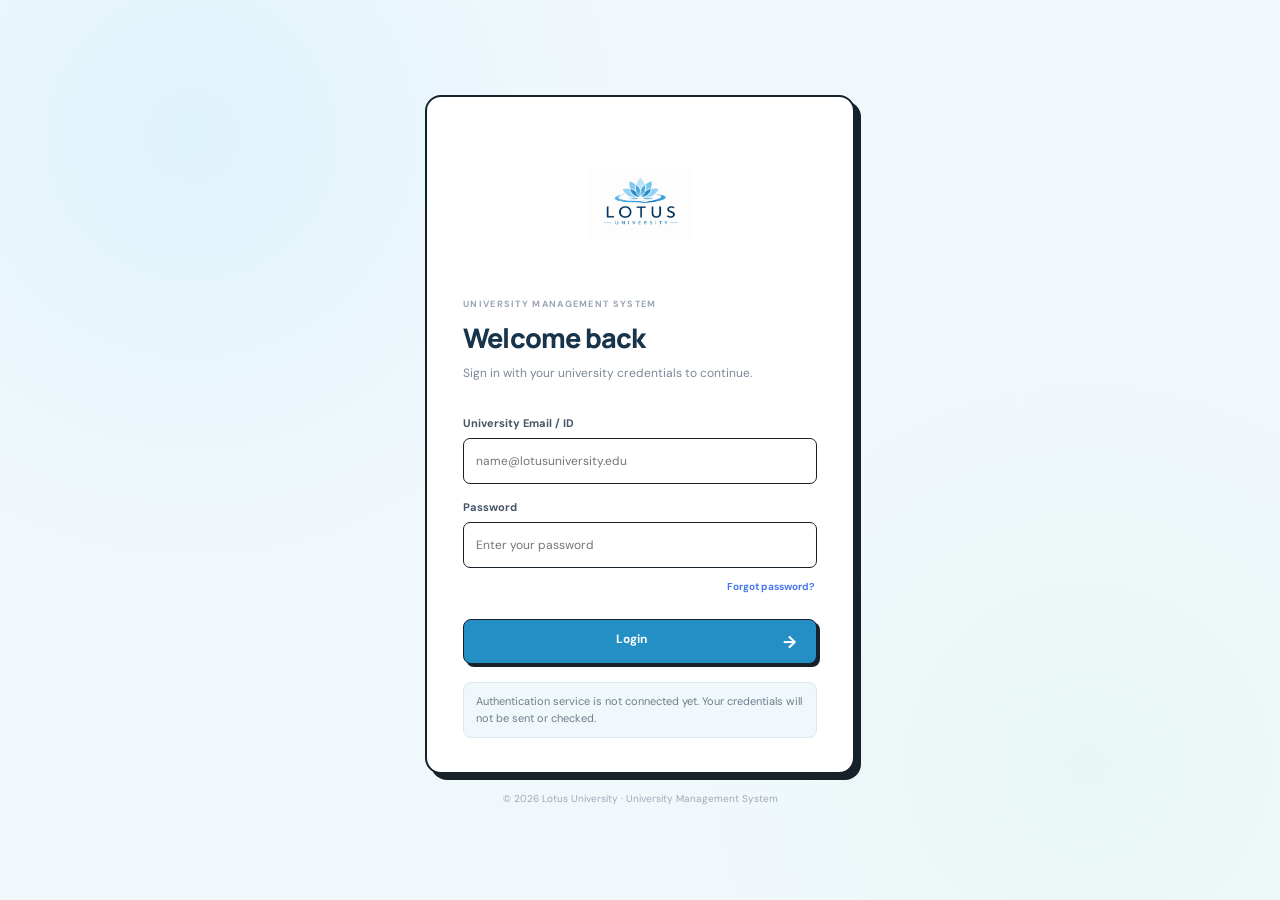
==== index.html @ 2ee82923 "Initial Lotus University UMS frontend" ====
<!doctype html>
<html lang="en">
<head>
  <meta charset="utf-8"><meta name="viewport" content="width=device-width, initial-scale=1">
  <meta name="description" content="Lotus University Management System"><title>Lotus University | Sign in</title>
  <link rel="stylesheet" href="css/style.css">
  <script src="js/data.js" defer></script><script src="js/api.js" defer></script><script src="js/app.js" defer></script>
</head>
<body>
  <main class="login-screen" id="loginScreen">
    <section class="login-card" aria-labelledby="loginTitle">
      <a class="brand login-brand" href="index.html" aria-label="Lotus University"><img src="assets/lotus-university-logo.png" alt="Lotus University"></a>
      <p class="eyebrow">UNIVERSITY MANAGEMENT SYSTEM</p><h1 id="loginTitle">Welcome back</h1>
      <p class="login-intro">Sign in with your university credentials to continue.</p>
      <form id="loginForm" novalidate>
        <label for="loginIdentity">University Email / ID</label><input id="loginIdentity" name="identity" type="text" autocomplete="username" placeholder="name@lotusuniversity.edu" required maxlength="120">
        <label for="loginPassword">Password</label><input id="loginPassword" name="password" type="password" autocomplete="current-password" placeholder="Enter your password" required maxlength="128">
        <div class="login-options"><span></span><button type="button" class="text-button" id="forgotPasswordButton">Forgot password?</button></div>
        <button class="primary-button login-submit" type="submit">Login <span>→</span></button>
        <p class="form-feedback" id="loginFeedback" role="status" aria-live="polite">Authentication service is not connected yet. Your credentials will not be sent or checked.</p>
      </form>
    </section><p class="login-footer">© 2026 Lotus University · University Management System</p>
  </main>

  <div class="app-shell" id="appShell" hidden>
    <aside class="sidebar" id="sidebar"><a class="brand sidebar-brand" href="#dashboard" aria-label="Lotus University"><img src="assets/lotus-university-logo.png" alt="Lotus University"></a>
      <div class="sidebar-label">WORKSPACE</div><nav class="nav-list" id="mainNavigation" aria-label="Main navigation"></nav>
      <div class="sidebar-bottom"><div class="help-card"><div class="help-icon">?</div><strong>Need some help?</strong><p>Contact your university system support team.</p><a href="mailto:support@lotusuniversity.edu">Get support ↗</a></div>
        <div class="profile-mini"><div class="avatar avatar-blue" id="sideAvatar">LU</div><div><strong id="sideName">University user</strong><span id="sideRole">Account</span></div></div>
      </div>
    </aside>
    <main class="main-area"><header class="topbar"><div class="topbar-left"><button class="icon-button menu-button" id="menuToggle" aria-label="Toggle navigation">☰</button><div class="breadcrumb">Workspace <span>/</span> <strong id="breadcrumbPage">Dashboard</strong></div></div>
      <div class="topbar-actions"><button class="icon-button notification-button" id="notificationButton" aria-label="Notifications">♧</button><div class="topbar-divider"></div><div class="topbar-user"><div class="avatar avatar-blue" id="topbarAvatar">LU</div><div><strong id="topbarName">University user</strong><span id="topbarRole">Account</span></div><button class="icon-button logout-button" id="logoutButton" aria-label="Log out" title="Log out">↪</button></div></div></header>
      <section class="content" id="pageContent"><div class="welcome-row"><div><p class="eyebrow" id="todayLabel">LOTUS UNIVERSITY</p><h1 id="pageTitle">Dashboard</h1><p class="subheading" id="pageSubtitle"></p></div><div id="pageActions"></div></div><div id="pageBody"></div><footer class="footer"><span>© 2026 Lotus University Management System</span><span>Frontend interface · Backend integration pending</span></footer></section>
    </main>
  </div>
  <dialog id="recordDialog" class="record-dialog"><form method="dialog" id="recordForm"><div class="dialog-heading"><div><p class="eyebrow">LOTUS UNIVERSITY</p><h2 id="dialogTitle">Add record</h2></div><button class="icon-button" value="cancel" aria-label="Close">×</button></div><div id="dialogFields" class="dialog-fields"></div><div class="dialog-actions"><button class="secondary-button" value="cancel">Cancel</button><button class="primary-button" id="saveRecordButton" value="default">Save record</button></div></form></dialog>
  <div class="toast" id="toast" role="status" aria-live="polite"></div>
</body></html>
---- css/style.css ----
@import url('https://fonts.googleapis.com/css2?family=DM+Sans:wght@400;500;600;700&family=Manrope:wght@400;500;600;700;800&display=swap');
:root{--ink:#182230;--muted:#7b8797;--line:#e9edf2;--surface:#fff;--page:#f7f8fb;--blue:#4778ed;--navy:#17243b;--green:#1caa78}*{box-sizing:border-box}body{margin:0;background:var(--page);color:var(--ink);font-family:'DM Sans',Arial,sans-serif;font-size:14px}button,a,select{font:inherit}button{cursor:pointer}.app-shell{min-height:100vh}.sidebar{width:250px;background:#fff;border-right:1px solid var(--line);position:fixed;inset:0 auto 0 0;z-index:10;display:flex;flex-direction:column;padding:27px 17px 16px}.brand{display:flex;align-items:center;gap:10px;padding:0 9px 37px;text-decoration:none;color:#1b2940;font:800 19px Manrope,sans-serif;letter-spacing:-.7px}.brand-mark{height:33px;width:33px;border-radius:10px;background:#4778ed;color:white;display:grid;place-items:center;font-size:19px}.brand-light{font-weight:500;color:#68768b}.sidebar-label{font-size:10px;letter-spacing:1.2px;font-weight:700;color:#a1aab7;padding:0 12px 12px}.nav-list{display:flex;flex-direction:column;gap:5px}.nav-link{height:43px;padding:0 12px;display:flex;align-items:center;gap:13px;border-radius:8px;text-decoration:none;color:#697689;font-weight:500;transition:.18s}.nav-link:hover{background:#f5f7fc;color:#355fc5}.nav-link.active{background:#edf3ff;color:#3f70e8;font-weight:700}.nav-icon{width:17px;text-align:center;font-size:18px}.nav-count{margin-left:auto;background:#edf1f8;border-radius:20px;padding:3px 7px;font-size:10px}.nav-section-label{padding-top:28px}.sidebar-bottom{margin-top:auto}.help-card{background:#f5f7fc;border:1px solid #edf0f6;border-radius:10px;padding:15px;margin-bottom:18px}.help-icon{height:25px;width:25px;display:grid;place-items:center;border-radius:8px;background:#e5edff;color:#4778ed;font-weight:700;margin-bottom:12px}.help-card strong{font-size:12px}.help-card p{font-size:11px;color:var(--muted);line-height:1.5;margin:6px 0 10px}.help-card a{font-size:11px;color:#4778ed;text-decoration:none;font-weight:700}.profile-mini{display:flex;align-items:center;gap:9px;padding:12px 3px 0;border-top:1px solid var(--line)}.profile-mini>div:nth-child(2),.topbar-user>div:nth-child(2){display:flex;flex-direction:column;gap:3px}.profile-mini strong,.topbar-user strong{font-size:11px}.profile-mini span,.topbar-user span{font-size:10px;color:var(--muted)}.icon-button{border:0;background:transparent;color:#7e8a9a;font-size:20px}.profile-mini .icon-button{margin-left:auto}.avatar{width:34px;height:34px;flex:none;border-radius:50%;display:grid;place-items:center;font-size:10px;font-weight:700}.avatar-purple{background:#eee9ff;color:#7555c9}.avatar-blue{background:#e8f0ff;color:#4778ed}.avatar-orange{background:#fff0e5;color:#d7823d}.avatar-green{background:#e5f7ef;color:#259b70}.main-area{margin-left:250px;min-height:100vh}.topbar{height:70px;background:#fff;border-bottom:1px solid var(--line);display:flex;align-items:center;justify-content:space-between;padding:0 37px}.topbar-left,.topbar-actions,.topbar-user{display:flex;align-items:center}.breadcrumb{font-size:12px;color:#9aa4b2}.breadcrumb span{padding:0 9px;color:#c4cbd4}.breadcrumb strong{color:#344155;font-weight:600}.topbar-actions{gap:19px}.demo-pill{font-size:9px;font-weight:700;letter-spacing:.7px;color:#b17a24;background:#fff7e8;border:1px solid #f7e9c9;padding:7px 9px;border-radius:20px}.demo-pill span{display:inline-block;width:6px;height:6px;background:#e5a43e;border-radius:50%;margin-right:5px;vertical-align:1px}.notification-button{position:relative;font-size:18px}.notification-button i{position:absolute;right:1px;top:2px;width:6px;height:6px;border-radius:50%;background:#ed7b72;border:1px solid white}.topbar-divider{height:28px;border-left:1px solid var(--line)}.topbar-user{gap:9px}.menu-button{display:none}.content{max-width:1500px;margin:auto;padding:33px 37px 20px}.welcome-row{display:flex;align-items:center;justify-content:space-between;margin-bottom:25px}.eyebrow{font-size:9px;letter-spacing:1.3px;font-weight:700;color:#9aa5b3;margin:0 0 8px}.welcome-row h1{font:800 24px Manrope,sans-serif;letter-spacing:-.8px;margin:0}.subheading{color:var(--muted);font-size:12px;margin:7px 0 0}.primary-button{border:0;background:#4778ed;color:#fff;border-radius:7px;padding:11px 15px;font-size:11px;font-weight:700;box-shadow:0 3px 8px #4778ed24}.primary-button:hover{background:#3568df}.primary-button span{font-size:16px;vertical-align:-1px;margin-right:5px}.stats-grid{display:grid;grid-template-columns:repeat(4,minmax(0,1fr));gap:16px;margin-bottom:19px}.stat-card,.panel{background:var(--surface);border:1px solid var(--line);border-radius:10px}.stat-card{padding:17px 18px 15px;min-width:0}.stat-top{display:flex;justify-content:space-between;align-items:center;color:#758195;font-size:11px}.stat-icon{width:32px;height:32px;border-radius:9px;display:grid;place-items:center;font-size:17px}.stat-icon.blue{background:#edf3ff;color:#4778ed}.stat-icon.purple{background:#f2edff;color:#8a69d1}.stat-icon.orange{background:#fff3e9;color:#dc904a}.stat-icon.green{background:#e8f8f1;color:#2aab7d}.stat-value{font:800 25px Manrope,sans-serif;letter-spacing:-.8px;margin:11px 0 7px}.stat-foot{display:flex;gap:6px;align-items:center;font-size:9px;color:#a0a9b5}.stat-foot strong{font-size:9px}.positive{color:#1eaa78}.neutral{color:#8490a0}.dashboard-grid{display:grid;grid-template-columns:minmax(0,1.7fr) minmax(280px,1fr);gap:17px;margin-bottom:18px}.panel{padding:19px 20px}.panel-heading{display:flex;align-items:flex-start;justify-content:space-between;gap:12px}.panel-heading h2{font:700 13px Manrope,sans-serif;margin:0;color:#273449}.panel-heading p{font-size:10px;color:#9aa4b1;margin:5px 0 0}.panel-heading select{border:1px solid var(--line);border-radius:6px;padding:7px 9px;color:#687589;background:#fff;font-size:10px;outline:none}.chart-legend{display:flex;gap:17px;margin:21px 0 12px 31px;font-size:9px;color:#8792a1}.chart-legend span{display:flex;align-items:center;gap:6px}.legend-dot{width:7px;height:7px;border-radius:50%}.legend-dot.blue{background:#4778ed}.legend-dot.pale{background:#c9d8fb}.chart-wrap{height:160px;display:flex;gap:12px}.y-axis{display:flex;flex-direction:column;justify-content:space-between;color:#aab3bf;font-size:9px;padding:0 0 19px}.chart{flex:1;display:flex;align-items:stretch;justify-content:space-around;gap:6px;background:repeating-linear-gradient(to bottom,transparent 0,transparent 38px,#eff2f6 39px,#eff2f6 40px);border-bottom:1px solid #e8edf3}.chart-column{height:100%;flex:1;display:flex;flex-direction:column;justify-content:flex-end;align-items:center;min-width:0}.bar-pair{height:calc(100% - 19px);width:100%;display:flex;align-items:flex-end;justify-content:center;gap:3px}.bar{display:block;width:min(13px,35%);border-radius:3px 3px 0 0;min-height:2px}.bar-new{background:#4778ed}.bar-returning{background:#c9d8fb}.chart-month{height:19px;padding-top:6px;font-size:8px;color:#9aa4b1}.text-button{border:0;background:transparent;color:#4778ed;font-size:10px;font-weight:700;padding:2px}.department-list{margin-top:22px;display:flex;flex-direction:column;gap:17px}.department-meta{display:flex;justify-content:space-between;gap:10px;font-size:10px;color:#6f7c8e;margin-bottom:7px}.department-meta strong{color:#344155}.progress-track{height:6px;border-radius:10px;background:#f0f2f6;overflow:hidden}.progress-fill{height:100%;border-radius:10px}.bar-blue{background:#5481ef}.bar-purple{background:#9a7ad8}.bar-orange{background:#e9a15e}.bar-green{background:#43b994}.bar-pink{background:#d982a4}.activity-panel{padding-bottom:5px;margin-bottom:18px}.table-scroll{overflow-x:auto}table{width:100%;border-collapse:collapse;text-align:left;white-space:nowrap}thead th{font-size:8px;letter-spacing:.65px;color:#a0aab7;font-weight:700;padding:18px 12px 11px}tbody td{border-top:1px solid #f0f2f5;padding:11px 12px;font-size:10px;color:#647185}tbody tr:hover{background:#fafbfe}.student-cell{display:flex;align-items:center;gap:9px}.student-cell>div:last-child{display:flex;flex-direction:column;gap:3px}.student-cell strong{font-size:10px;color:#344155}.student-cell span{font-size:9px;color:#9ba5b2}.student-cell .avatar{width:29px;height:29px}.muted-cell{color:#929dac}.status{display:inline-block;border-radius:20px;padding:5px 9px;font-size:9px;font-weight:600}.status-active{background:#eaf8f1;color:#269b70}.status-pending{background:#fff5e7;color:#c58a36}.bottom-grid{display:grid;grid-template-columns:1.2fr 1fr;gap:17px}.notice-list{margin-top:13px}.notice-item{padding:10px 0;border-top:1px solid #f0f2f5;display:grid;grid-template-columns:68px 1fr auto;align-items:center;gap:10px}.notice-tag{font-size:8px;font-weight:700;letter-spacing:.4px;padding:5px 6px;border-radius:4px;text-align:center}.notice-blue{color:#4778ed;background:#edf3ff}.notice-orange{color:#c8893c;background:#fff4e7}.notice-purple{color:#8968ca;background:#f2edff}.notice-item strong{font-size:10px;font-weight:600;color:#455267}.notice-date{font-size:9px;color:#9da7b3}.calendar-icon{font-size:17px;color:#8190a5}.event-item{display:flex;align-items:center;gap:12px;padding:12px 0;border-top:1px solid #f0f2f5}.event-item:first-of-type{margin-top:12px}.event-date{height:39px;width:39px;border:1px solid #e9edf4;border-radius:7px;display:flex;flex-direction:column;align-items:center;justify-content:center;flex:none}.event-date strong{font:700 15px Manrope;color:#354359}.event-date span{font-size:8px;color:#8b97a7}.event-item>div:last-child strong{font-size:10px;color:#455267}.event-item p{font-size:9px;color:#9ba5b2;margin:4px 0 0}.footer{display:flex;justify-content:space-between;color:#a2acb8;font-size:9px;padding:22px 2px 5px}.toast{position:fixed;bottom:24px;left:50%;transform:translate(-50%,15px);opacity:0;pointer-events:none;background:#202c40;color:#fff;padding:11px 16px;border-radius:8px;font-size:11px;box-shadow:0 8px 25px #17243b25;transition:.2s;z-index:30;max-width:calc(100vw - 30px);text-align:center}.toast.show{opacity:1;transform:translate(-50%,0)}[hidden]{display:none!important}
@media(max-width:1100px){.sidebar{width:220px}.main-area{margin-left:220px}.content{padding:28px 24px}.topbar{padding:0 24px}.stats-grid{gap:10px}.stat-card{padding:14px}.dashboard-grid{grid-template-columns:1.4fr 1fr}}
@media(max-width:800px){.sidebar{transform:translateX(-100%);transition:transform .22s;box-shadow:10px 0 30px #17243b12}.sidebar.sidebar-open{transform:translateX(0)}.main-area{margin-left:0}.menu-button{display:inline-block;margin-right:12px;font-size:17px}.topbar{padding:0 20px}.content{padding:25px 20px}.stats-grid{grid-template-columns:repeat(2,minmax(0,1fr))}.dashboard-grid{grid-template-columns:1fr}.bottom-grid{grid-template-columns:1fr}}
@media(max-width:520px){.topbar{height:61px;padding:0 14px}.topbar-actions{gap:12px}.demo-pill{font-size:8px;padding:6px}.topbar-user>div:nth-child(2),.topbar-divider{display:none}.content{padding:22px 13px}.welcome-row{align-items:flex-start;gap:12px}.welcome-row h1{font-size:20px}.subheading{max-width:235px;line-height:1.5}.primary-button{padding:10px;font-size:9px;white-space:nowrap}.stats-grid{gap:9px}.stat-card{padding:13px}.stat-value{font-size:22px}.stat-foot{flex-wrap:wrap}.panel{padding:15px 13px}.notice-item{grid-template-columns:60px 1fr}.notice-date{grid-column:2}.footer{gap:8px;flex-direction:column}.chart-legend{margin-left:25px}.department-list{gap:14px}}

/* Stage 2: demonstration login and role-specific workspaces */
.login-screen{min-height:100vh;display:flex;flex-direction:column;align-items:center;justify-content:center;padding:28px 16px;background:radial-gradient(circle at 15% 15%,#e9efff 0,transparent 32%),radial-gradient(circle at 85% 85%,#edf7f4 0,transparent 30%),#f7f8fb}.login-card{width:min(100%,430px);background:#fff;border:1px solid var(--line);border-radius:16px;padding:34px 36px;box-shadow:0 18px 55px #17243b0d}.login-brand{padding:0 0 30px}.login-card .eyebrow{margin-bottom:9px}.login-card h1{font:800 27px Manrope,sans-serif;letter-spacing:-.8px;margin:0}.login-intro{font-size:12px;color:var(--muted);line-height:1.6;margin:8px 0 24px}.login-card form{display:flex;flex-direction:column;gap:8px}.login-card label{font-size:11px;font-weight:700;color:#465368;margin-top:8px}.login-card input,.login-card select{width:100%;height:43px;border:1px solid #e2e7ef;border-radius:7px;padding:0 12px;background:#fff;color:#263449;font:12px 'DM Sans',sans-serif;outline:none}.login-card input:focus,.login-card select:focus{border-color:#4778ed;box-shadow:0 0 0 3px #4778ed18}.login-submit{height:45px;margin-top:16px;font-size:12px}.login-submit span{float:right;font-size:17px}.demo-disclaimer{display:flex;flex-direction:column;gap:4px;background:#fff8e9;border:1px solid #f5e9ce;border-radius:8px;padding:11px 12px;margin-top:19px}.demo-disclaimer strong{font-size:10px;color:#9b702a}.demo-disclaimer span{font-size:10px;color:#987f55;line-height:1.5}.login-footer{font-size:10px;color:#a0aab7;margin:18px 0 0}.role-switch-button{white-space:nowrap}.logout-button{font-size:17px;margin-left:5px}.role-overview{margin-bottom:19px}.role-overview-heading{display:flex;align-items:center;justify-content:space-between;gap:15px}.role-overview-heading h2{font:700 16px Manrope,sans-serif;margin:0}.role-overview-heading p:not(.eyebrow){font-size:11px;color:var(--muted);margin:6px 0 0}.role-overview-icon{height:44px;width:44px;display:grid;place-items:center;border-radius:13px;background:#edf3ff;color:#4778ed;font-weight:800}.quick-links{margin-top:24px}.quick-links>strong{font-size:11px}.quick-links>div{display:flex;flex-wrap:wrap;gap:9px;margin-top:11px}.quick-link{border:1px solid var(--line);background:#fff;border-radius:7px;padding:10px 12px;color:#455267;font-size:10px}.quick-link:hover{border-color:#b9cafa;color:#4778ed}.quick-link span{margin-left:8px;color:#4778ed}.role-demo-note{font-size:10px;color:#9aa4b1;border-top:1px solid var(--line);padding-top:13px;margin:19px 0 0}[hidden]{display:none!important}
@media(max-width:520px){.login-card{padding:27px 22px}.topbar-actions{gap:8px}.role-switch-button{font-size:9px}.logout-button{font-size:15px}.role-overview{padding:16px}}

/* Lotus University completion layer */
:root{--blue:#238fc5;--navy:#07385d;--page:#f1f8fc;--line:#d9e7ef;--ink:#17344a}
body{background:var(--page);color:var(--ink)}.sidebar{border-right:2px solid #17212a;background:#fff}.main-area{background:#f1f8fc}.brand img{display:block;object-fit:contain;max-width:100%}.sidebar-brand img{width:184px;height:86px;object-fit:contain}.login-brand{justify-content:center;padding-bottom:22px}.login-brand img{width:245px;height:145px;object-fit:contain}.topbar{border-bottom:2px solid #17212a}.nav-link.active{background:#e5f5fc;color:#087eaf}.primary-button{background:#238fc5;box-shadow:3px 3px 0 #17212a;border:1px solid #17212a;border-radius:8px}.primary-button:hover{background:#087eaf}.panel,.stat-card{border:1.5px solid #17212a;border-radius:12px;box-shadow:3px 3px 0 #17212a}.stat-icon.blue{background:#e5f5fc;color:#087eaf}.login-card{border:2px solid #17212a;border-radius:16px;box-shadow:6px 6px 0 #17212a}.login-screen{background:radial-gradient(circle at 15% 15%,#dff3fc 0,transparent 32%),radial-gradient(circle at 85% 85%,#e8f7f5 0,transparent 30%),#f1f8fc}.login-card input{height:46px;border:1.5px solid #17212a}.login-card input:focus{border-color:#238fc5;box-shadow:0 0 0 3px #238fc522}.login-options{display:flex;justify-content:space-between;align-items:center;margin-top:2px}.form-feedback{font-size:11px;line-height:1.55;color:#6d7d8b;background:#f1f8fc;border:1px solid #d9e7ef;border-radius:8px;padding:10px 12px;margin:10px 0 0}.module-panel{margin:0 0 18px}.module-toolbar{display:flex;justify-content:space-between;gap:12px;margin:0 0 14px}.table-search{width:min(100%,360px);height:40px;border:1.5px solid #17212a;border-radius:8px;padding:0 12px;background:#fff}.secondary-button{border:1px solid #b9cbd7;background:#fff;color:#28536b;border-radius:6px;padding:7px 10px;font-size:10px;margin-right:5px}.secondary-button:hover{border-color:#238fc5;color:#087eaf}.inline-form{display:flex;flex-wrap:wrap;align-items:end;gap:12px;margin-top:18px}.inline-form label,.dialog-fields label{display:flex;flex-direction:column;gap:6px;font-size:10px;font-weight:700;color:#40586a;min-width:145px;flex:1}.inline-form input,.inline-form select,.dialog-fields input,.dialog-fields select,.dialog-fields textarea{width:100%;min-height:39px;border:1px solid #cbdbe5;border-radius:7px;padding:8px 10px;background:#fff;color:#17344a;font:12px Arial,sans-serif}.inline-form button{min-height:39px}.empty-state{padding:28px;text-align:center;color:#7b8c99;font-size:12px}.quick-grid{display:grid;grid-template-columns:repeat(2,minmax(0,1fr));gap:10px;margin-top:15px}.quick-course{padding:12px;border:1px solid #d9e7ef;border-radius:8px;display:flex;flex-direction:column;gap:5px}.quick-course strong{color:#087eaf;font-size:11px}.quick-course span{font-size:11px;font-weight:700}.quick-course small,.schedule-row small{font-size:10px;color:#8494a1}.schedule-preview{margin-top:12px}.schedule-row{display:grid;grid-template-columns:95px 1fr;gap:12px;padding:11px 0;border-top:1px solid #e7eef3}.schedule-row>div{display:flex;flex-direction:column;gap:5px}.schedule-row strong{font-size:10px}.schedule-preview+.text-button{margin-top:10px}.quick-links{display:flex;flex-wrap:wrap;gap:8px;margin-top:14px}.quick-link{border:1px solid #17212a;box-shadow:2px 2px 0 #17212a;border-radius:7px;background:#fff;padding:10px;color:#24516a;font-size:10px}.timetable-wrap{overflow:auto;margin-top:15px}.timetable{min-width:760px}.timetable td{white-space:normal;line-height:1.45}.timetable td small{display:block;color:#8193a0;font-size:9px;margin-top:3px}.notice-full{padding:16px 0;border-top:1px solid #e8eef2}.notice-full>div{display:flex;align-items:center;gap:10px}.notice-full small{font-size:10px;color:#8494a1}.notice-full h3{font-size:13px;margin:10px 0 5px}.notice-full p{font-size:11px;line-height:1.6;color:#6e8190;margin:0 0 10px}.profile-grid{display:grid;grid-template-columns:repeat(2,minmax(0,1fr));gap:18px;margin-top:18px}.profile-grid>div{display:flex;flex-direction:column;gap:6px;padding:13px;background:#f4f9fc;border-radius:8px}.profile-grid small{font-size:9px;color:#8294a1;font-weight:700}.profile-grid strong{font-size:12px}.record-dialog{width:min(560px,calc(100% - 28px));border:2px solid #17212a;border-radius:14px;padding:0;box-shadow:6px 6px 0 #17212a}.record-dialog::backdrop{background:#09283b88}.record-dialog form{padding:22px}.dialog-heading{display:flex;justify-content:space-between;align-items:flex-start}.dialog-heading h2{margin:0 0 18px;font-size:20px}.dialog-fields{display:grid;grid-template-columns:repeat(2,minmax(0,1fr));gap:12px}.dialog-fields label:has(textarea){grid-column:1/-1}.dialog-actions{display:flex;justify-content:flex-end;gap:10px;margin-top:20px}.dialog-actions .secondary-button{font-size:11px;padding:10px 14px}.preview-banner{padding:10px 14px;margin-bottom:18px;background:#fff5df;border:1px solid #e6c98b;border-radius:8px;color:#795b20;font-size:11px;font-weight:700}.status-in-review,.status-submitted{background:#fff5e7;color:#b27b2c}.status-absent{background:#fff0ef;color:#c55e55}.status-late{background:#fff7e8;color:#b27b2c}
@media(max-width:700px){.sidebar-brand img{width:160px;height:72px}.login-brand img{width:210px;height:125px}.dialog-fields,.profile-grid{grid-template-columns:1fr}.inline-form{display:grid;grid-template-columns:1fr 1fr}.inline-form button{grid-column:1/-1}.module-toolbar{align-items:stretch}.table-search{min-width:0}.quick-grid{grid-template-columns:1fr}}
@media(max-width:420px){.inline-form{grid-template-columns:1fr}.module-toolbar{flex-direction:column}.module-toolbar .primary-button{align-self:flex-start}}
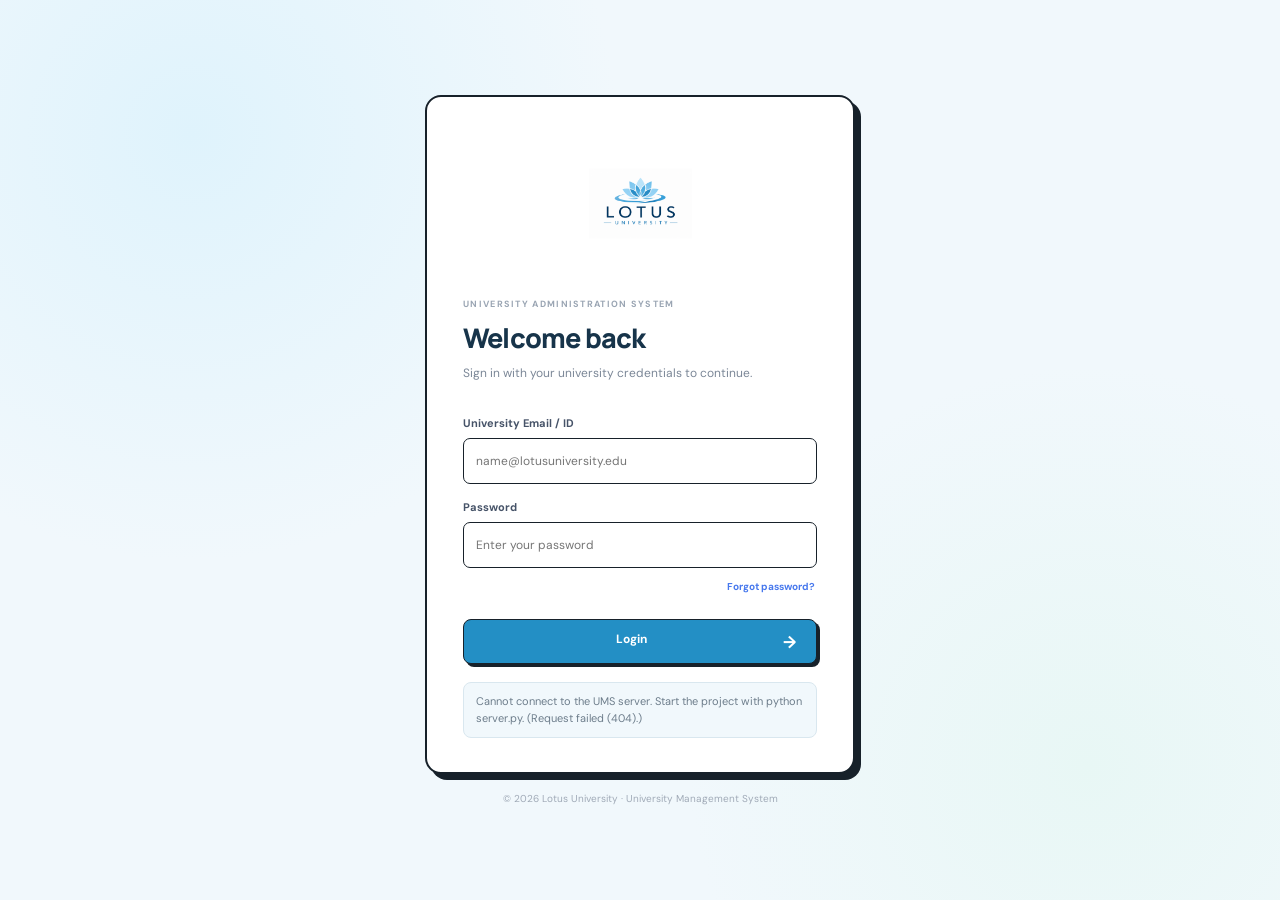
==== commit 5438329f: "Bug fixed" ====
--- a/index.html
+++ b/index.html
@@ -2,7 +2,7 @@
 <html lang="en">
 <head>
   <meta charset="utf-8"><meta name="viewport" content="width=device-width, initial-scale=1">
-  <meta name="description" content="Lotus University Management System"><title>Lotus University | Sign in</title>
+  <meta name="description" content="Lotus University Administration System"><title>Lotus University Administration System | Sign in</title>
   <link rel="stylesheet" href="css/style.css">
   <script src="js/data.js" defer></script><script src="js/api.js" defer></script><script src="js/app.js" defer></script>
 </head>
@@ -10,14 +10,25 @@
   <main class="login-screen" id="loginScreen">
     <section class="login-card" aria-labelledby="loginTitle">
       <a class="brand login-brand" href="index.html" aria-label="Lotus University"><img src="assets/lotus-university-logo.png" alt="Lotus University"></a>
-      <p class="eyebrow">UNIVERSITY MANAGEMENT SYSTEM</p><h1 id="loginTitle">Welcome back</h1>
-      <p class="login-intro">Sign in with your university credentials to continue.</p>
+      <p class="eyebrow">UNIVERSITY ADMINISTRATION SYSTEM</p><h1 id="loginTitle">Welcome back</h1>
+      <p class="login-intro" id="loginIntro">Sign in with your university credentials to continue.</p>
       <form id="loginForm" novalidate>
         <label for="loginIdentity">University Email / ID</label><input id="loginIdentity" name="identity" type="text" autocomplete="username" placeholder="name@lotusuniversity.edu" required maxlength="120">
         <label for="loginPassword">Password</label><input id="loginPassword" name="password" type="password" autocomplete="current-password" placeholder="Enter your password" required maxlength="128">
         <div class="login-options"><span></span><button type="button" class="text-button" id="forgotPasswordButton">Forgot password?</button></div>
         <button class="primary-button login-submit" type="submit">Login <span>→</span></button>
-        <p class="form-feedback" id="loginFeedback" role="status" aria-live="polite">Authentication service is not connected yet. Your credentials will not be sent or checked.</p>
+        <p class="form-feedback" id="loginFeedback" role="status" aria-live="polite"></p>
+      </form>
+      <form id="setupForm" novalidate hidden>
+        <p class="eyebrow">FIRST TIME SETUP</p>
+        <h2>Create the first administrator</h2>
+        <label for="setupName">Full name</label><input id="setupName" name="name" autocomplete="name" required maxlength="120">
+        <label for="setupUniversityId">University ID</label><input id="setupUniversityId" name="universityId" value="ADM-001" required maxlength="40">
+        <label for="setupEmail">University email</label><input id="setupEmail" name="email" type="email" autocomplete="email" required maxlength="160">
+        <label for="setupPassword">Password (12 characters minimum)</label><input id="setupPassword" name="password" type="password" autocomplete="new-password" minlength="12" required maxlength="128">
+        <label for="setupPasswordConfirm">Confirm password</label><input id="setupPasswordConfirm" name="passwordConfirm" type="password" autocomplete="new-password" minlength="12" required maxlength="128">
+        <button class="primary-button login-submit" type="submit">Create administrator <span>→</span></button>
+        <p class="form-feedback" id="setupFeedback" role="status" aria-live="polite"></p>
       </form>
     </section><p class="login-footer">© 2026 Lotus University · University Management System</p>
   </main>
@@ -31,7 +42,7 @@
     </aside>
     <main class="main-area"><header class="topbar"><div class="topbar-left"><button class="icon-button menu-button" id="menuToggle" aria-label="Toggle navigation">☰</button><div class="breadcrumb">Workspace <span>/</span> <strong id="breadcrumbPage">Dashboard</strong></div></div>
       <div class="topbar-actions"><button class="icon-button notification-button" id="notificationButton" aria-label="Notifications">♧</button><div class="topbar-divider"></div><div class="topbar-user"><div class="avatar avatar-blue" id="topbarAvatar">LU</div><div><strong id="topbarName">University user</strong><span id="topbarRole">Account</span></div><button class="icon-button logout-button" id="logoutButton" aria-label="Log out" title="Log out">↪</button></div></div></header>
-      <section class="content" id="pageContent"><div class="welcome-row"><div><p class="eyebrow" id="todayLabel">LOTUS UNIVERSITY</p><h1 id="pageTitle">Dashboard</h1><p class="subheading" id="pageSubtitle"></p></div><div id="pageActions"></div></div><div id="pageBody"></div><footer class="footer"><span>© 2026 Lotus University Management System</span><span>Frontend interface · Backend integration pending</span></footer></section>
+      <section class="content" id="pageContent"><div class="welcome-row"><div><p class="eyebrow" id="todayLabel">LOTUS UNIVERSITY</p><h1 id="pageTitle">Dashboard</h1><p class="subheading" id="pageSubtitle"></p></div><div id="pageActions"></div></div><div id="pageBody"></div><footer class="footer"><span>© 2026 Lotus University Administration System</span><span>University administration workspace</span></footer></section>
     </main>
   </div>
   <dialog id="recordDialog" class="record-dialog"><form method="dialog" id="recordForm"><div class="dialog-heading"><div><p class="eyebrow">LOTUS UNIVERSITY</p><h2 id="dialogTitle">Add record</h2></div><button class="icon-button" value="cancel" aria-label="Close">×</button></div><div id="dialogFields" class="dialog-fields"></div><div class="dialog-actions"><button class="secondary-button" value="cancel">Cancel</button><button class="primary-button" id="saveRecordButton" value="default">Save record</button></div></form></dialog>
--- a/css/style.css
+++ b/css/style.css
@@ -3,6 +3,9 @@
 @media(max-width:1100px){.sidebar{width:220px}.main-area{margin-left:220px}.content{padding:28px 24px}.topbar{padding:0 24px}.stats-grid{gap:10px}.stat-card{padding:14px}.dashboard-grid{grid-template-columns:1.4fr 1fr}}
 @media(max-width:800px){.sidebar{transform:translateX(-100%);transition:transform .22s;box-shadow:10px 0 30px #17243b12}.sidebar.sidebar-open{transform:translateX(0)}.main-area{margin-left:0}.menu-button{display:inline-block;margin-right:12px;font-size:17px}.topbar{padding:0 20px}.content{padding:25px 20px}.stats-grid{grid-template-columns:repeat(2,minmax(0,1fr))}.dashboard-grid{grid-template-columns:1fr}.bottom-grid{grid-template-columns:1fr}}
 @media(max-width:520px){.topbar{height:61px;padding:0 14px}.topbar-actions{gap:12px}.demo-pill{font-size:8px;padding:6px}.topbar-user>div:nth-child(2),.topbar-divider{display:none}.content{padding:22px 13px}.welcome-row{align-items:flex-start;gap:12px}.welcome-row h1{font-size:20px}.subheading{max-width:235px;line-height:1.5}.primary-button{padding:10px;font-size:9px;white-space:nowrap}.stats-grid{gap:9px}.stat-card{padding:13px}.stat-value{font-size:22px}.stat-foot{flex-wrap:wrap}.panel{padding:15px 13px}.notice-item{grid-template-columns:60px 1fr}.notice-date{grid-column:2}.footer{gap:8px;flex-direction:column}.chart-legend{margin-left:25px}.department-list{gap:14px}}
+
+/* Keep the expanded Admin navigation usable on shorter displays. */
+.nav-list{flex:1 1 auto;min-height:0;overflow-y:auto;overscroll-behavior:contain;padding-right:3px}
 
 /* Stage 2: demonstration login and role-specific workspaces */
 .login-screen{min-height:100vh;display:flex;flex-direction:column;align-items:center;justify-content:center;padding:28px 16px;background:radial-gradient(circle at 15% 15%,#e9efff 0,transparent 32%),radial-gradient(circle at 85% 85%,#edf7f4 0,transparent 30%),#f7f8fb}.login-card{width:min(100%,430px);background:#fff;border:1px solid var(--line);border-radius:16px;padding:34px 36px;box-shadow:0 18px 55px #17243b0d}.login-brand{padding:0 0 30px}.login-card .eyebrow{margin-bottom:9px}.login-card h1{font:800 27px Manrope,sans-serif;letter-spacing:-.8px;margin:0}.login-intro{font-size:12px;color:var(--muted);line-height:1.6;margin:8px 0 24px}.login-card form{display:flex;flex-direction:column;gap:8px}.login-card label{font-size:11px;font-weight:700;color:#465368;margin-top:8px}.login-card input,.login-card select{width:100%;height:43px;border:1px solid #e2e7ef;border-radius:7px;padding:0 12px;background:#fff;color:#263449;font:12px 'DM Sans',sans-serif;outline:none}.login-card input:focus,.login-card select:focus{border-color:#4778ed;box-shadow:0 0 0 3px #4778ed18}.login-submit{height:45px;margin-top:16px;font-size:12px}.login-submit span{float:right;font-size:17px}.demo-disclaimer{display:flex;flex-direction:column;gap:4px;background:#fff8e9;border:1px solid #f5e9ce;border-radius:8px;padding:11px 12px;margin-top:19px}.demo-disclaimer strong{font-size:10px;color:#9b702a}.demo-disclaimer span{font-size:10px;color:#987f55;line-height:1.5}.login-footer{font-size:10px;color:#a0aab7;margin:18px 0 0}.role-switch-button{white-space:nowrap}.logout-button{font-size:17px;margin-left:5px}.role-overview{margin-bottom:19px}.role-overview-heading{display:flex;align-items:center;justify-content:space-between;gap:15px}.role-overview-heading h2{font:700 16px Manrope,sans-serif;margin:0}.role-overview-heading p:not(.eyebrow){font-size:11px;color:var(--muted);margin:6px 0 0}.role-overview-icon{height:44px;width:44px;display:grid;place-items:center;border-radius:13px;background:#edf3ff;color:#4778ed;font-weight:800}.quick-links{margin-top:24px}.quick-links>strong{font-size:11px}.quick-links>div{display:flex;flex-wrap:wrap;gap:9px;margin-top:11px}.quick-link{border:1px solid var(--line);background:#fff;border-radius:7px;padding:10px 12px;color:#455267;font-size:10px}.quick-link:hover{border-color:#b9cafa;color:#4778ed}.quick-link span{margin-left:8px;color:#4778ed}.role-demo-note{font-size:10px;color:#9aa4b1;border-top:1px solid var(--line);padding-top:13px;margin:19px 0 0}[hidden]{display:none!important}
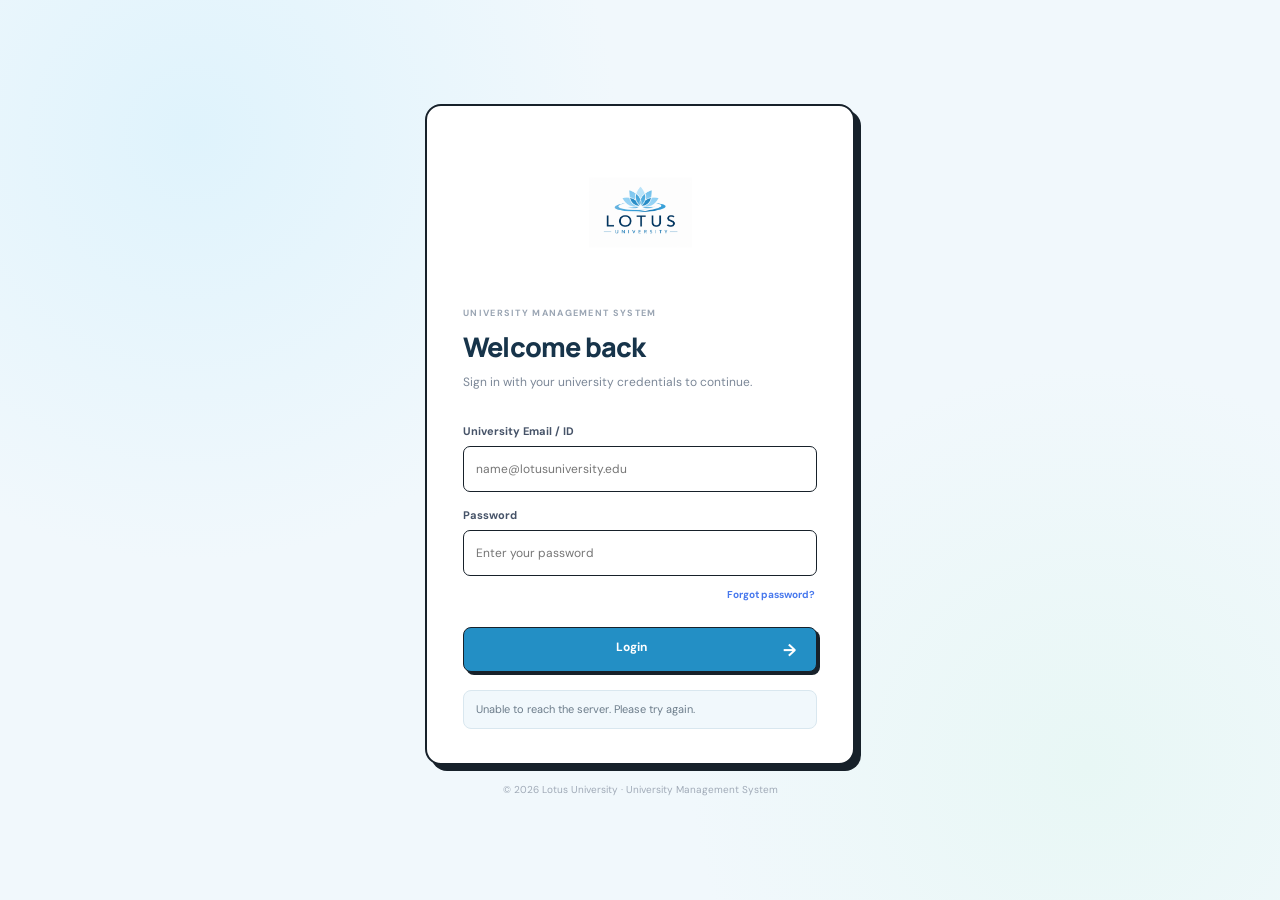
==== commit 029a25e3: "Backup all project files" ====
--- a/index.html
+++ b/index.html
@@ -2,7 +2,7 @@
 <html lang="en">
 <head>
   <meta charset="utf-8"><meta name="viewport" content="width=device-width, initial-scale=1">
-  <meta name="description" content="Lotus University Administration System"><title>Lotus University Administration System | Sign in</title>
+  <meta name="description" content="Lotus University Management System"><title>Lotus University | Sign in</title>
   <link rel="stylesheet" href="css/style.css">
   <script src="js/data.js" defer></script><script src="js/api.js" defer></script><script src="js/app.js" defer></script>
 </head>
@@ -10,25 +10,14 @@
   <main class="login-screen" id="loginScreen">
     <section class="login-card" aria-labelledby="loginTitle">
       <a class="brand login-brand" href="index.html" aria-label="Lotus University"><img src="assets/lotus-university-logo.png" alt="Lotus University"></a>
-      <p class="eyebrow">UNIVERSITY ADMINISTRATION SYSTEM</p><h1 id="loginTitle">Welcome back</h1>
-      <p class="login-intro" id="loginIntro">Sign in with your university credentials to continue.</p>
+      <p class="eyebrow">UNIVERSITY MANAGEMENT SYSTEM</p><h1 id="loginTitle">Welcome back</h1>
+      <p class="login-intro">Sign in with your university credentials to continue.</p>
       <form id="loginForm" novalidate>
         <label for="loginIdentity">University Email / ID</label><input id="loginIdentity" name="identity" type="text" autocomplete="username" placeholder="name@lotusuniversity.edu" required maxlength="120">
         <label for="loginPassword">Password</label><input id="loginPassword" name="password" type="password" autocomplete="current-password" placeholder="Enter your password" required maxlength="128">
         <div class="login-options"><span></span><button type="button" class="text-button" id="forgotPasswordButton">Forgot password?</button></div>
         <button class="primary-button login-submit" type="submit">Login <span>→</span></button>
-        <p class="form-feedback" id="loginFeedback" role="status" aria-live="polite"></p>
-      </form>
-      <form id="setupForm" novalidate hidden>
-        <p class="eyebrow">FIRST TIME SETUP</p>
-        <h2>Create the first administrator</h2>
-        <label for="setupName">Full name</label><input id="setupName" name="name" autocomplete="name" required maxlength="120">
-        <label for="setupUniversityId">University ID</label><input id="setupUniversityId" name="universityId" value="ADM-001" required maxlength="40">
-        <label for="setupEmail">University email</label><input id="setupEmail" name="email" type="email" autocomplete="email" required maxlength="160">
-        <label for="setupPassword">Password (12 characters minimum)</label><input id="setupPassword" name="password" type="password" autocomplete="new-password" minlength="12" required maxlength="128">
-        <label for="setupPasswordConfirm">Confirm password</label><input id="setupPasswordConfirm" name="passwordConfirm" type="password" autocomplete="new-password" minlength="12" required maxlength="128">
-        <button class="primary-button login-submit" type="submit">Create administrator <span>→</span></button>
-        <p class="form-feedback" id="setupFeedback" role="status" aria-live="polite"></p>
+        <p class="form-feedback" id="loginFeedback" role="status" aria-live="polite">Sign in with your university email or ID.</p>
       </form>
     </section><p class="login-footer">© 2026 Lotus University · University Management System</p>
   </main>
@@ -42,7 +31,7 @@
     </aside>
     <main class="main-area"><header class="topbar"><div class="topbar-left"><button class="icon-button menu-button" id="menuToggle" aria-label="Toggle navigation">☰</button><div class="breadcrumb">Workspace <span>/</span> <strong id="breadcrumbPage">Dashboard</strong></div></div>
       <div class="topbar-actions"><button class="icon-button notification-button" id="notificationButton" aria-label="Notifications">♧</button><div class="topbar-divider"></div><div class="topbar-user"><div class="avatar avatar-blue" id="topbarAvatar">LU</div><div><strong id="topbarName">University user</strong><span id="topbarRole">Account</span></div><button class="icon-button logout-button" id="logoutButton" aria-label="Log out" title="Log out">↪</button></div></div></header>
-      <section class="content" id="pageContent"><div class="welcome-row"><div><p class="eyebrow" id="todayLabel">LOTUS UNIVERSITY</p><h1 id="pageTitle">Dashboard</h1><p class="subheading" id="pageSubtitle"></p></div><div id="pageActions"></div></div><div id="pageBody"></div><footer class="footer"><span>© 2026 Lotus University Administration System</span><span>University administration workspace</span></footer></section>
+      <section class="content" id="pageContent"><div class="welcome-row"><div><p class="eyebrow" id="todayLabel">LOTUS UNIVERSITY</p><h1 id="pageTitle">Dashboard</h1><p class="subheading" id="pageSubtitle"></p></div><div id="pageActions"></div></div><div id="pageBody"></div><footer class="footer"><span>© 2026 Lotus University Management System</span><span>Lotus University</span></footer></section>
     </main>
   </div>
   <dialog id="recordDialog" class="record-dialog"><form method="dialog" id="recordForm"><div class="dialog-heading"><div><p class="eyebrow">LOTUS UNIVERSITY</p><h2 id="dialogTitle">Add record</h2></div><button class="icon-button" value="cancel" aria-label="Close">×</button></div><div id="dialogFields" class="dialog-fields"></div><div class="dialog-actions"><button class="secondary-button" value="cancel">Cancel</button><button class="primary-button" id="saveRecordButton" value="default">Save record</button></div></form></dialog>
--- a/css/style.css
+++ b/css/style.css
@@ -3,9 +3,6 @@
 @media(max-width:1100px){.sidebar{width:220px}.main-area{margin-left:220px}.content{padding:28px 24px}.topbar{padding:0 24px}.stats-grid{gap:10px}.stat-card{padding:14px}.dashboard-grid{grid-template-columns:1.4fr 1fr}}
 @media(max-width:800px){.sidebar{transform:translateX(-100%);transition:transform .22s;box-shadow:10px 0 30px #17243b12}.sidebar.sidebar-open{transform:translateX(0)}.main-area{margin-left:0}.menu-button{display:inline-block;margin-right:12px;font-size:17px}.topbar{padding:0 20px}.content{padding:25px 20px}.stats-grid{grid-template-columns:repeat(2,minmax(0,1fr))}.dashboard-grid{grid-template-columns:1fr}.bottom-grid{grid-template-columns:1fr}}
 @media(max-width:520px){.topbar{height:61px;padding:0 14px}.topbar-actions{gap:12px}.demo-pill{font-size:8px;padding:6px}.topbar-user>div:nth-child(2),.topbar-divider{display:none}.content{padding:22px 13px}.welcome-row{align-items:flex-start;gap:12px}.welcome-row h1{font-size:20px}.subheading{max-width:235px;line-height:1.5}.primary-button{padding:10px;font-size:9px;white-space:nowrap}.stats-grid{gap:9px}.stat-card{padding:13px}.stat-value{font-size:22px}.stat-foot{flex-wrap:wrap}.panel{padding:15px 13px}.notice-item{grid-template-columns:60px 1fr}.notice-date{grid-column:2}.footer{gap:8px;flex-direction:column}.chart-legend{margin-left:25px}.department-list{gap:14px}}
-
-/* Keep the expanded Admin navigation usable on shorter displays. */
-.nav-list{flex:1 1 auto;min-height:0;overflow-y:auto;overscroll-behavior:contain;padding-right:3px}
 
 /* Stage 2: demonstration login and role-specific workspaces */
 .login-screen{min-height:100vh;display:flex;flex-direction:column;align-items:center;justify-content:center;padding:28px 16px;background:radial-gradient(circle at 15% 15%,#e9efff 0,transparent 32%),radial-gradient(circle at 85% 85%,#edf7f4 0,transparent 30%),#f7f8fb}.login-card{width:min(100%,430px);background:#fff;border:1px solid var(--line);border-radius:16px;padding:34px 36px;box-shadow:0 18px 55px #17243b0d}.login-brand{padding:0 0 30px}.login-card .eyebrow{margin-bottom:9px}.login-card h1{font:800 27px Manrope,sans-serif;letter-spacing:-.8px;margin:0}.login-intro{font-size:12px;color:var(--muted);line-height:1.6;margin:8px 0 24px}.login-card form{display:flex;flex-direction:column;gap:8px}.login-card label{font-size:11px;font-weight:700;color:#465368;margin-top:8px}.login-card input,.login-card select{width:100%;height:43px;border:1px solid #e2e7ef;border-radius:7px;padding:0 12px;background:#fff;color:#263449;font:12px 'DM Sans',sans-serif;outline:none}.login-card input:focus,.login-card select:focus{border-color:#4778ed;box-shadow:0 0 0 3px #4778ed18}.login-submit{height:45px;margin-top:16px;font-size:12px}.login-submit span{float:right;font-size:17px}.demo-disclaimer{display:flex;flex-direction:column;gap:4px;background:#fff8e9;border:1px solid #f5e9ce;border-radius:8px;padding:11px 12px;margin-top:19px}.demo-disclaimer strong{font-size:10px;color:#9b702a}.demo-disclaimer span{font-size:10px;color:#987f55;line-height:1.5}.login-footer{font-size:10px;color:#a0aab7;margin:18px 0 0}.role-switch-button{white-space:nowrap}.logout-button{font-size:17px;margin-left:5px}.role-overview{margin-bottom:19px}.role-overview-heading{display:flex;align-items:center;justify-content:space-between;gap:15px}.role-overview-heading h2{font:700 16px Manrope,sans-serif;margin:0}.role-overview-heading p:not(.eyebrow){font-size:11px;color:var(--muted);margin:6px 0 0}.role-overview-icon{height:44px;width:44px;display:grid;place-items:center;border-radius:13px;background:#edf3ff;color:#4778ed;font-weight:800}.quick-links{margin-top:24px}.quick-links>strong{font-size:11px}.quick-links>div{display:flex;flex-wrap:wrap;gap:9px;margin-top:11px}.quick-link{border:1px solid var(--line);background:#fff;border-radius:7px;padding:10px 12px;color:#455267;font-size:10px}.quick-link:hover{border-color:#b9cafa;color:#4778ed}.quick-link span{margin-left:8px;color:#4778ed}.role-demo-note{font-size:10px;color:#9aa4b1;border-top:1px solid var(--line);padding-top:13px;margin:19px 0 0}[hidden]{display:none!important}
@@ -16,3 +13,5 @@
 body{background:var(--page);color:var(--ink)}.sidebar{border-right:2px solid #17212a;background:#fff}.main-area{background:#f1f8fc}.brand img{display:block;object-fit:contain;max-width:100%}.sidebar-brand img{width:184px;height:86px;object-fit:contain}.login-brand{justify-content:center;padding-bottom:22px}.login-brand img{width:245px;height:145px;object-fit:contain}.topbar{border-bottom:2px solid #17212a}.nav-link.active{background:#e5f5fc;color:#087eaf}.primary-button{background:#238fc5;box-shadow:3px 3px 0 #17212a;border:1px solid #17212a;border-radius:8px}.primary-button:hover{background:#087eaf}.panel,.stat-card{border:1.5px solid #17212a;border-radius:12px;box-shadow:3px 3px 0 #17212a}.stat-icon.blue{background:#e5f5fc;color:#087eaf}.login-card{border:2px solid #17212a;border-radius:16px;box-shadow:6px 6px 0 #17212a}.login-screen{background:radial-gradient(circle at 15% 15%,#dff3fc 0,transparent 32%),radial-gradient(circle at 85% 85%,#e8f7f5 0,transparent 30%),#f1f8fc}.login-card input{height:46px;border:1.5px solid #17212a}.login-card input:focus{border-color:#238fc5;box-shadow:0 0 0 3px #238fc522}.login-options{display:flex;justify-content:space-between;align-items:center;margin-top:2px}.form-feedback{font-size:11px;line-height:1.55;color:#6d7d8b;background:#f1f8fc;border:1px solid #d9e7ef;border-radius:8px;padding:10px 12px;margin:10px 0 0}.module-panel{margin:0 0 18px}.module-toolbar{display:flex;justify-content:space-between;gap:12px;margin:0 0 14px}.table-search{width:min(100%,360px);height:40px;border:1.5px solid #17212a;border-radius:8px;padding:0 12px;background:#fff}.secondary-button{border:1px solid #b9cbd7;background:#fff;color:#28536b;border-radius:6px;padding:7px 10px;font-size:10px;margin-right:5px}.secondary-button:hover{border-color:#238fc5;color:#087eaf}.inline-form{display:flex;flex-wrap:wrap;align-items:end;gap:12px;margin-top:18px}.inline-form label,.dialog-fields label{display:flex;flex-direction:column;gap:6px;font-size:10px;font-weight:700;color:#40586a;min-width:145px;flex:1}.inline-form input,.inline-form select,.dialog-fields input,.dialog-fields select,.dialog-fields textarea{width:100%;min-height:39px;border:1px solid #cbdbe5;border-radius:7px;padding:8px 10px;background:#fff;color:#17344a;font:12px Arial,sans-serif}.inline-form button{min-height:39px}.empty-state{padding:28px;text-align:center;color:#7b8c99;font-size:12px}.quick-grid{display:grid;grid-template-columns:repeat(2,minmax(0,1fr));gap:10px;margin-top:15px}.quick-course{padding:12px;border:1px solid #d9e7ef;border-radius:8px;display:flex;flex-direction:column;gap:5px}.quick-course strong{color:#087eaf;font-size:11px}.quick-course span{font-size:11px;font-weight:700}.quick-course small,.schedule-row small{font-size:10px;color:#8494a1}.schedule-preview{margin-top:12px}.schedule-row{display:grid;grid-template-columns:95px 1fr;gap:12px;padding:11px 0;border-top:1px solid #e7eef3}.schedule-row>div{display:flex;flex-direction:column;gap:5px}.schedule-row strong{font-size:10px}.schedule-preview+.text-button{margin-top:10px}.quick-links{display:flex;flex-wrap:wrap;gap:8px;margin-top:14px}.quick-link{border:1px solid #17212a;box-shadow:2px 2px 0 #17212a;border-radius:7px;background:#fff;padding:10px;color:#24516a;font-size:10px}.timetable-wrap{overflow:auto;margin-top:15px}.timetable{min-width:760px}.timetable td{white-space:normal;line-height:1.45}.timetable td small{display:block;color:#8193a0;font-size:9px;margin-top:3px}.notice-full{padding:16px 0;border-top:1px solid #e8eef2}.notice-full>div{display:flex;align-items:center;gap:10px}.notice-full small{font-size:10px;color:#8494a1}.notice-full h3{font-size:13px;margin:10px 0 5px}.notice-full p{font-size:11px;line-height:1.6;color:#6e8190;margin:0 0 10px}.profile-grid{display:grid;grid-template-columns:repeat(2,minmax(0,1fr));gap:18px;margin-top:18px}.profile-grid>div{display:flex;flex-direction:column;gap:6px;padding:13px;background:#f4f9fc;border-radius:8px}.profile-grid small{font-size:9px;color:#8294a1;font-weight:700}.profile-grid strong{font-size:12px}.record-dialog{width:min(560px,calc(100% - 28px));border:2px solid #17212a;border-radius:14px;padding:0;box-shadow:6px 6px 0 #17212a}.record-dialog::backdrop{background:#09283b88}.record-dialog form{padding:22px}.dialog-heading{display:flex;justify-content:space-between;align-items:flex-start}.dialog-heading h2{margin:0 0 18px;font-size:20px}.dialog-fields{display:grid;grid-template-columns:repeat(2,minmax(0,1fr));gap:12px}.dialog-fields label:has(textarea){grid-column:1/-1}.dialog-actions{display:flex;justify-content:flex-end;gap:10px;margin-top:20px}.dialog-actions .secondary-button{font-size:11px;padding:10px 14px}.preview-banner{padding:10px 14px;margin-bottom:18px;background:#fff5df;border:1px solid #e6c98b;border-radius:8px;color:#795b20;font-size:11px;font-weight:700}.status-in-review,.status-submitted{background:#fff5e7;color:#b27b2c}.status-absent{background:#fff0ef;color:#c55e55}.status-late{background:#fff7e8;color:#b27b2c}
 @media(max-width:700px){.sidebar-brand img{width:160px;height:72px}.login-brand img{width:210px;height:125px}.dialog-fields,.profile-grid{grid-template-columns:1fr}.inline-form{display:grid;grid-template-columns:1fr 1fr}.inline-form button{grid-column:1/-1}.module-toolbar{align-items:stretch}.table-search{min-width:0}.quick-grid{grid-template-columns:1fr}}
 @media(max-width:420px){.inline-form{grid-template-columns:1fr}.module-toolbar{flex-direction:column}.module-toolbar .primary-button{align-self:flex-start}}
+
+.status-present,.status-resolved{background:#eaf8f1;color:#269b70}.status-inactive{background:#f0f2f5;color:#7b8797}.login-submit:disabled,.primary-button:disabled{opacity:.6;cursor:wait}
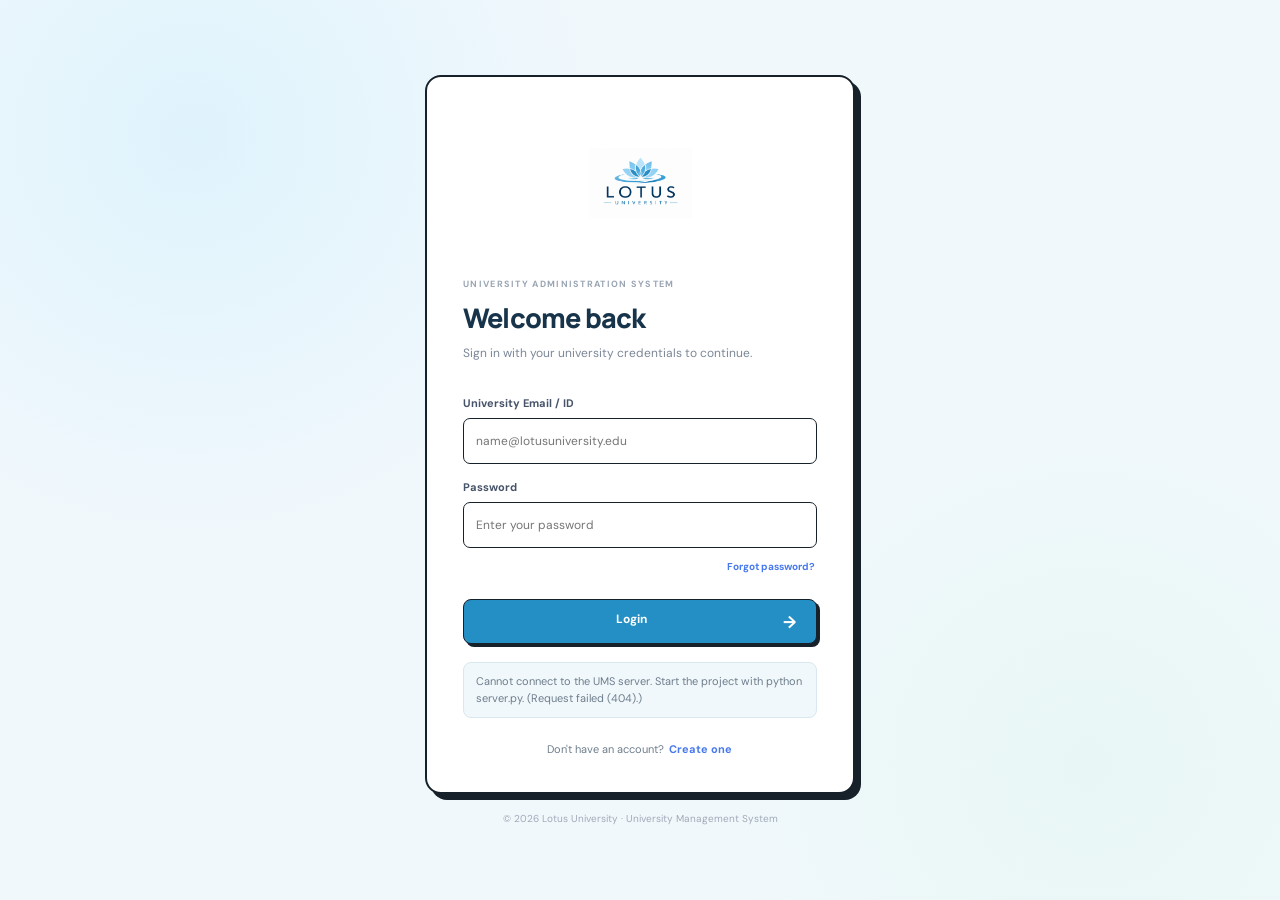
==== commit 53cbd33c: "FINAL" ====
--- a/index.html
+++ b/index.html
@@ -2,7 +2,7 @@
 <html lang="en">
 <head>
   <meta charset="utf-8"><meta name="viewport" content="width=device-width, initial-scale=1">
-  <meta name="description" content="Lotus University Management System"><title>Lotus University | Sign in</title>
+  <meta name="description" content="Lotus University Administration System"><title>Lotus University Administration System | Sign in</title>
   <link rel="stylesheet" href="css/style.css">
   <script src="js/data.js" defer></script><script src="js/api.js" defer></script><script src="js/app.js" defer></script>
 </head>
@@ -10,28 +10,54 @@
   <main class="login-screen" id="loginScreen">
     <section class="login-card" aria-labelledby="loginTitle">
       <a class="brand login-brand" href="index.html" aria-label="Lotus University"><img src="assets/lotus-university-logo.png" alt="Lotus University"></a>
-      <p class="eyebrow">UNIVERSITY MANAGEMENT SYSTEM</p><h1 id="loginTitle">Welcome back</h1>
-      <p class="login-intro">Sign in with your university credentials to continue.</p>
+      <p class="eyebrow">UNIVERSITY ADMINISTRATION SYSTEM</p><h1 id="loginTitle">Welcome back</h1>
+      <p class="login-intro" id="loginIntro">Sign in with your university credentials to continue.</p>
       <form id="loginForm" novalidate>
         <label for="loginIdentity">University Email / ID</label><input id="loginIdentity" name="identity" type="text" autocomplete="username" placeholder="name@lotusuniversity.edu" required maxlength="120">
         <label for="loginPassword">Password</label><input id="loginPassword" name="password" type="password" autocomplete="current-password" placeholder="Enter your password" required maxlength="128">
         <div class="login-options"><span></span><button type="button" class="text-button" id="forgotPasswordButton">Forgot password?</button></div>
         <button class="primary-button login-submit" type="submit">Login <span>→</span></button>
-        <p class="form-feedback" id="loginFeedback" role="status" aria-live="polite">Sign in with your university email or ID.</p>
+        <p class="form-feedback" id="loginFeedback" role="status" aria-live="polite"></p>
+        <p class="auth-switch">Don't have an account? <button type="button" class="text-button" id="showRegisterButton">Create one</button></p>
+      </form>
+      <form id="registerForm" novalidate hidden>
+        <p class="eyebrow">STUDENT REGISTRATION</p>
+        <h2>Create your account</h2>
+        <label for="registerName">Full name</label><input id="registerName" name="name" autocomplete="name" required maxlength="120">
+        <label for="registerUniversityId">University ID</label><input id="registerUniversityId" name="universityId" placeholder="e.g. 223933218" required maxlength="40">
+        <label for="registerEmail">University email</label><input id="registerEmail" name="email" type="email" autocomplete="email" placeholder="name@student.lotus.edu" required maxlength="160">
+        <label for="registerDepartment">Department</label><select id="registerDepartment" name="department"><option value="">Not listed / other</option><option value="Computer Science and Engineering">Computer Science and Engineering</option><option value="Electrical and Electronic Engineering">Electrical and Electronic Engineering</option><option value="Economics">Economics</option><option value="English">English</option><option value="Social Economics">Social Economics</option></select>
+        <label for="registerPassword">Password (12 characters minimum)</label><input id="registerPassword" name="password" type="password" autocomplete="new-password" minlength="12" required maxlength="128">
+        <label for="registerPasswordConfirm">Confirm password</label><input id="registerPasswordConfirm" name="passwordConfirm" type="password" autocomplete="new-password" minlength="12" required maxlength="128">
+        <button class="primary-button login-submit" type="submit">Create account <span>→</span></button>
+        <p class="form-feedback" id="registerFeedback" role="status" aria-live="polite"></p>
+        <p class="auth-switch">Already have an account? <button type="button" class="text-button" id="showLoginButton">Sign in</button></p>
+      </form>
+      <form id="setupForm" novalidate hidden>
+        <p class="eyebrow">FIRST TIME SETUP</p>
+        <h2>Create the first administrator</h2>
+        <label for="setupName">Full name</label><input id="setupName" name="name" autocomplete="name" required maxlength="120">
+        <label for="setupUniversityId">University ID</label><input id="setupUniversityId" name="universityId" value="ADM-001" required maxlength="40">
+        <label for="setupEmail">University email</label><input id="setupEmail" name="email" type="email" autocomplete="email" required maxlength="160">
+        <label for="setupPassword">Password (12 characters minimum)</label><input id="setupPassword" name="password" type="password" autocomplete="new-password" minlength="12" required maxlength="128">
+        <label for="setupPasswordConfirm">Confirm password</label><input id="setupPasswordConfirm" name="passwordConfirm" type="password" autocomplete="new-password" minlength="12" required maxlength="128">
+        <button class="primary-button login-submit" type="submit">Create administrator <span>→</span></button>
+        <p class="form-feedback" id="setupFeedback" role="status" aria-live="polite"></p>
       </form>
     </section><p class="login-footer">© 2026 Lotus University · University Management System</p>
   </main>
 
   <div class="app-shell" id="appShell" hidden>
+    <button type="button" class="sidebar-backdrop" id="sidebarBackdrop" aria-label="Close navigation" tabindex="-1"></button>
     <aside class="sidebar" id="sidebar"><a class="brand sidebar-brand" href="#dashboard" aria-label="Lotus University"><img src="assets/lotus-university-logo.png" alt="Lotus University"></a>
       <div class="sidebar-label">WORKSPACE</div><nav class="nav-list" id="mainNavigation" aria-label="Main navigation"></nav>
       <div class="sidebar-bottom"><div class="help-card"><div class="help-icon">?</div><strong>Need some help?</strong><p>Contact your university system support team.</p><a href="mailto:support@lotusuniversity.edu">Get support ↗</a></div>
         <div class="profile-mini"><div class="avatar avatar-blue" id="sideAvatar">LU</div><div><strong id="sideName">University user</strong><span id="sideRole">Account</span></div></div>
       </div>
     </aside>
-    <main class="main-area"><header class="topbar"><div class="topbar-left"><button class="icon-button menu-button" id="menuToggle" aria-label="Toggle navigation">☰</button><div class="breadcrumb">Workspace <span>/</span> <strong id="breadcrumbPage">Dashboard</strong></div></div>
+    <main class="main-area"><header class="topbar"><div class="topbar-left"><button class="icon-button menu-button" id="menuToggle" aria-label="Toggle navigation" aria-controls="sidebar" aria-expanded="false">☰</button><div class="breadcrumb">Workspace <span>/</span> <strong id="breadcrumbPage">Dashboard</strong></div></div>
       <div class="topbar-actions"><button class="icon-button notification-button" id="notificationButton" aria-label="Notifications">♧</button><div class="topbar-divider"></div><div class="topbar-user"><div class="avatar avatar-blue" id="topbarAvatar">LU</div><div><strong id="topbarName">University user</strong><span id="topbarRole">Account</span></div><button class="icon-button logout-button" id="logoutButton" aria-label="Log out" title="Log out">↪</button></div></div></header>
-      <section class="content" id="pageContent"><div class="welcome-row"><div><p class="eyebrow" id="todayLabel">LOTUS UNIVERSITY</p><h1 id="pageTitle">Dashboard</h1><p class="subheading" id="pageSubtitle"></p></div><div id="pageActions"></div></div><div id="pageBody"></div><footer class="footer"><span>© 2026 Lotus University Management System</span><span>Lotus University</span></footer></section>
+      <section class="content" id="pageContent"><div class="welcome-row"><div><p class="eyebrow" id="todayLabel">LOTUS UNIVERSITY</p><h1 id="pageTitle">Dashboard</h1><p class="subheading" id="pageSubtitle"></p></div><div id="pageActions"></div></div><div id="pageBody"></div><footer class="footer"><span>© 2026 Lotus University Administration System</span><span>University administration workspace</span></footer></section>
     </main>
   </div>
   <dialog id="recordDialog" class="record-dialog"><form method="dialog" id="recordForm"><div class="dialog-heading"><div><p class="eyebrow">LOTUS UNIVERSITY</p><h2 id="dialogTitle">Add record</h2></div><button class="icon-button" value="cancel" aria-label="Close">×</button></div><div id="dialogFields" class="dialog-fields"></div><div class="dialog-actions"><button class="secondary-button" value="cancel">Cancel</button><button class="primary-button" id="saveRecordButton" value="default">Save record</button></div></form></dialog>
--- a/css/style.css
+++ b/css/style.css
@@ -3,6 +3,9 @@
 @media(max-width:1100px){.sidebar{width:220px}.main-area{margin-left:220px}.content{padding:28px 24px}.topbar{padding:0 24px}.stats-grid{gap:10px}.stat-card{padding:14px}.dashboard-grid{grid-template-columns:1.4fr 1fr}}
 @media(max-width:800px){.sidebar{transform:translateX(-100%);transition:transform .22s;box-shadow:10px 0 30px #17243b12}.sidebar.sidebar-open{transform:translateX(0)}.main-area{margin-left:0}.menu-button{display:inline-block;margin-right:12px;font-size:17px}.topbar{padding:0 20px}.content{padding:25px 20px}.stats-grid{grid-template-columns:repeat(2,minmax(0,1fr))}.dashboard-grid{grid-template-columns:1fr}.bottom-grid{grid-template-columns:1fr}}
 @media(max-width:520px){.topbar{height:61px;padding:0 14px}.topbar-actions{gap:12px}.demo-pill{font-size:8px;padding:6px}.topbar-user>div:nth-child(2),.topbar-divider{display:none}.content{padding:22px 13px}.welcome-row{align-items:flex-start;gap:12px}.welcome-row h1{font-size:20px}.subheading{max-width:235px;line-height:1.5}.primary-button{padding:10px;font-size:9px;white-space:nowrap}.stats-grid{gap:9px}.stat-card{padding:13px}.stat-value{font-size:22px}.stat-foot{flex-wrap:wrap}.panel{padding:15px 13px}.notice-item{grid-template-columns:60px 1fr}.notice-date{grid-column:2}.footer{gap:8px;flex-direction:column}.chart-legend{margin-left:25px}.department-list{gap:14px}}
+
+/* Keep the expanded Admin navigation usable on shorter displays. */
+.nav-list{flex:1 1 auto;min-height:0;overflow-y:auto;overscroll-behavior:contain;padding-right:3px}
 
 /* Stage 2: demonstration login and role-specific workspaces */
 .login-screen{min-height:100vh;display:flex;flex-direction:column;align-items:center;justify-content:center;padding:28px 16px;background:radial-gradient(circle at 15% 15%,#e9efff 0,transparent 32%),radial-gradient(circle at 85% 85%,#edf7f4 0,transparent 30%),#f7f8fb}.login-card{width:min(100%,430px);background:#fff;border:1px solid var(--line);border-radius:16px;padding:34px 36px;box-shadow:0 18px 55px #17243b0d}.login-brand{padding:0 0 30px}.login-card .eyebrow{margin-bottom:9px}.login-card h1{font:800 27px Manrope,sans-serif;letter-spacing:-.8px;margin:0}.login-intro{font-size:12px;color:var(--muted);line-height:1.6;margin:8px 0 24px}.login-card form{display:flex;flex-direction:column;gap:8px}.login-card label{font-size:11px;font-weight:700;color:#465368;margin-top:8px}.login-card input,.login-card select{width:100%;height:43px;border:1px solid #e2e7ef;border-radius:7px;padding:0 12px;background:#fff;color:#263449;font:12px 'DM Sans',sans-serif;outline:none}.login-card input:focus,.login-card select:focus{border-color:#4778ed;box-shadow:0 0 0 3px #4778ed18}.login-submit{height:45px;margin-top:16px;font-size:12px}.login-submit span{float:right;font-size:17px}.demo-disclaimer{display:flex;flex-direction:column;gap:4px;background:#fff8e9;border:1px solid #f5e9ce;border-radius:8px;padding:11px 12px;margin-top:19px}.demo-disclaimer strong{font-size:10px;color:#9b702a}.demo-disclaimer span{font-size:10px;color:#987f55;line-height:1.5}.login-footer{font-size:10px;color:#a0aab7;margin:18px 0 0}.role-switch-button{white-space:nowrap}.logout-button{font-size:17px;margin-left:5px}.role-overview{margin-bottom:19px}.role-overview-heading{display:flex;align-items:center;justify-content:space-between;gap:15px}.role-overview-heading h2{font:700 16px Manrope,sans-serif;margin:0}.role-overview-heading p:not(.eyebrow){font-size:11px;color:var(--muted);margin:6px 0 0}.role-overview-icon{height:44px;width:44px;display:grid;place-items:center;border-radius:13px;background:#edf3ff;color:#4778ed;font-weight:800}.quick-links{margin-top:24px}.quick-links>strong{font-size:11px}.quick-links>div{display:flex;flex-wrap:wrap;gap:9px;margin-top:11px}.quick-link{border:1px solid var(--line);background:#fff;border-radius:7px;padding:10px 12px;color:#455267;font-size:10px}.quick-link:hover{border-color:#b9cafa;color:#4778ed}.quick-link span{margin-left:8px;color:#4778ed}.role-demo-note{font-size:10px;color:#9aa4b1;border-top:1px solid var(--line);padding-top:13px;margin:19px 0 0}[hidden]{display:none!important}
@@ -10,8 +13,58 @@
 
 /* Lotus University completion layer */
 :root{--blue:#238fc5;--navy:#07385d;--page:#f1f8fc;--line:#d9e7ef;--ink:#17344a}
-body{background:var(--page);color:var(--ink)}.sidebar{border-right:2px solid #17212a;background:#fff}.main-area{background:#f1f8fc}.brand img{display:block;object-fit:contain;max-width:100%}.sidebar-brand img{width:184px;height:86px;object-fit:contain}.login-brand{justify-content:center;padding-bottom:22px}.login-brand img{width:245px;height:145px;object-fit:contain}.topbar{border-bottom:2px solid #17212a}.nav-link.active{background:#e5f5fc;color:#087eaf}.primary-button{background:#238fc5;box-shadow:3px 3px 0 #17212a;border:1px solid #17212a;border-radius:8px}.primary-button:hover{background:#087eaf}.panel,.stat-card{border:1.5px solid #17212a;border-radius:12px;box-shadow:3px 3px 0 #17212a}.stat-icon.blue{background:#e5f5fc;color:#087eaf}.login-card{border:2px solid #17212a;border-radius:16px;box-shadow:6px 6px 0 #17212a}.login-screen{background:radial-gradient(circle at 15% 15%,#dff3fc 0,transparent 32%),radial-gradient(circle at 85% 85%,#e8f7f5 0,transparent 30%),#f1f8fc}.login-card input{height:46px;border:1.5px solid #17212a}.login-card input:focus{border-color:#238fc5;box-shadow:0 0 0 3px #238fc522}.login-options{display:flex;justify-content:space-between;align-items:center;margin-top:2px}.form-feedback{font-size:11px;line-height:1.55;color:#6d7d8b;background:#f1f8fc;border:1px solid #d9e7ef;border-radius:8px;padding:10px 12px;margin:10px 0 0}.module-panel{margin:0 0 18px}.module-toolbar{display:flex;justify-content:space-between;gap:12px;margin:0 0 14px}.table-search{width:min(100%,360px);height:40px;border:1.5px solid #17212a;border-radius:8px;padding:0 12px;background:#fff}.secondary-button{border:1px solid #b9cbd7;background:#fff;color:#28536b;border-radius:6px;padding:7px 10px;font-size:10px;margin-right:5px}.secondary-button:hover{border-color:#238fc5;color:#087eaf}.inline-form{display:flex;flex-wrap:wrap;align-items:end;gap:12px;margin-top:18px}.inline-form label,.dialog-fields label{display:flex;flex-direction:column;gap:6px;font-size:10px;font-weight:700;color:#40586a;min-width:145px;flex:1}.inline-form input,.inline-form select,.dialog-fields input,.dialog-fields select,.dialog-fields textarea{width:100%;min-height:39px;border:1px solid #cbdbe5;border-radius:7px;padding:8px 10px;background:#fff;color:#17344a;font:12px Arial,sans-serif}.inline-form button{min-height:39px}.empty-state{padding:28px;text-align:center;color:#7b8c99;font-size:12px}.quick-grid{display:grid;grid-template-columns:repeat(2,minmax(0,1fr));gap:10px;margin-top:15px}.quick-course{padding:12px;border:1px solid #d9e7ef;border-radius:8px;display:flex;flex-direction:column;gap:5px}.quick-course strong{color:#087eaf;font-size:11px}.quick-course span{font-size:11px;font-weight:700}.quick-course small,.schedule-row small{font-size:10px;color:#8494a1}.schedule-preview{margin-top:12px}.schedule-row{display:grid;grid-template-columns:95px 1fr;gap:12px;padding:11px 0;border-top:1px solid #e7eef3}.schedule-row>div{display:flex;flex-direction:column;gap:5px}.schedule-row strong{font-size:10px}.schedule-preview+.text-button{margin-top:10px}.quick-links{display:flex;flex-wrap:wrap;gap:8px;margin-top:14px}.quick-link{border:1px solid #17212a;box-shadow:2px 2px 0 #17212a;border-radius:7px;background:#fff;padding:10px;color:#24516a;font-size:10px}.timetable-wrap{overflow:auto;margin-top:15px}.timetable{min-width:760px}.timetable td{white-space:normal;line-height:1.45}.timetable td small{display:block;color:#8193a0;font-size:9px;margin-top:3px}.notice-full{padding:16px 0;border-top:1px solid #e8eef2}.notice-full>div{display:flex;align-items:center;gap:10px}.notice-full small{font-size:10px;color:#8494a1}.notice-full h3{font-size:13px;margin:10px 0 5px}.notice-full p{font-size:11px;line-height:1.6;color:#6e8190;margin:0 0 10px}.profile-grid{display:grid;grid-template-columns:repeat(2,minmax(0,1fr));gap:18px;margin-top:18px}.profile-grid>div{display:flex;flex-direction:column;gap:6px;padding:13px;background:#f4f9fc;border-radius:8px}.profile-grid small{font-size:9px;color:#8294a1;font-weight:700}.profile-grid strong{font-size:12px}.record-dialog{width:min(560px,calc(100% - 28px));border:2px solid #17212a;border-radius:14px;padding:0;box-shadow:6px 6px 0 #17212a}.record-dialog::backdrop{background:#09283b88}.record-dialog form{padding:22px}.dialog-heading{display:flex;justify-content:space-between;align-items:flex-start}.dialog-heading h2{margin:0 0 18px;font-size:20px}.dialog-fields{display:grid;grid-template-columns:repeat(2,minmax(0,1fr));gap:12px}.dialog-fields label:has(textarea){grid-column:1/-1}.dialog-actions{display:flex;justify-content:flex-end;gap:10px;margin-top:20px}.dialog-actions .secondary-button{font-size:11px;padding:10px 14px}.preview-banner{padding:10px 14px;margin-bottom:18px;background:#fff5df;border:1px solid #e6c98b;border-radius:8px;color:#795b20;font-size:11px;font-weight:700}.status-in-review,.status-submitted{background:#fff5e7;color:#b27b2c}.status-absent{background:#fff0ef;color:#c55e55}.status-late{background:#fff7e8;color:#b27b2c}
+body{background:var(--page);color:var(--ink)}.sidebar{border-right:2px solid #17212a;background:#fff}.main-area{background:#f1f8fc}.brand img{display:block;object-fit:contain;max-width:100%}.sidebar-brand img{width:184px;height:86px;object-fit:contain}.login-brand{justify-content:center;padding-bottom:22px}.login-brand img{width:245px;height:145px;object-fit:contain}.topbar{border-bottom:2px solid #17212a}.nav-link.active{background:#e5f5fc;color:#087eaf}.primary-button{background:#238fc5;box-shadow:3px 3px 0 #17212a;border:1px solid #17212a;border-radius:8px}.primary-button:hover{background:#087eaf}.panel,.stat-card{border:1.5px solid #17212a;border-radius:12px;box-shadow:3px 3px 0 #17212a}.stat-icon.blue{background:#e5f5fc;color:#087eaf}.login-card{border:2px solid #17212a;border-radius:16px;box-shadow:6px 6px 0 #17212a}.login-screen{background:radial-gradient(circle at 15% 15%,#dff3fc 0,transparent 32%),radial-gradient(circle at 85% 85%,#e8f7f5 0,transparent 30%),#f1f8fc}.login-card input{height:46px;border:1.5px solid #17212a}.login-card input:focus{border-color:#238fc5;box-shadow:0 0 0 3px #238fc522}.login-options{display:flex;justify-content:space-between;align-items:center;margin-top:2px}.form-feedback{font-size:11px;line-height:1.55;color:#6d7d8b;background:#f1f8fc;border:1px solid #d9e7ef;border-radius:8px;padding:10px 12px;margin:10px 0 0}.auth-switch{font-size:11px;color:#6d7d8b;text-align:center;margin:14px 0 0}.auth-switch .text-button{font-size:11px}.module-panel{margin:0 0 18px}.module-toolbar{display:flex;justify-content:space-between;gap:12px;margin:0 0 14px}.table-search{width:min(100%,360px);height:40px;border:1.5px solid #17212a;border-radius:8px;padding:0 12px;background:#fff}.secondary-button{border:1px solid #b9cbd7;background:#fff;color:#28536b;border-radius:6px;padding:7px 10px;font-size:10px;margin-right:5px}.secondary-button:hover{border-color:#238fc5;color:#087eaf}.inline-form{display:flex;flex-wrap:wrap;align-items:end;gap:12px;margin-top:18px}.inline-form label,.dialog-fields label{display:flex;flex-direction:column;gap:6px;font-size:10px;font-weight:700;color:#40586a;min-width:145px;flex:1}.inline-form input,.inline-form select,.dialog-fields input,.dialog-fields select,.dialog-fields textarea{width:100%;min-height:39px;border:1px solid #cbdbe5;border-radius:7px;padding:8px 10px;background:#fff;color:#17344a;font:12px Arial,sans-serif}.inline-form button{min-height:39px}.empty-state{padding:28px;text-align:center;color:#7b8c99;font-size:12px}.pagination{display:flex;align-items:center;justify-content:space-between;gap:12px;margin-top:15px;flex-wrap:wrap}.pagination span{font-size:10px;color:#6d7d8b}.quick-grid{display:grid;grid-template-columns:repeat(2,minmax(0,1fr));gap:10px;margin-top:15px}.quick-course{padding:12px;border:1px solid #d9e7ef;border-radius:8px;display:flex;flex-direction:column;gap:5px}.quick-course strong{color:#087eaf;font-size:11px}.quick-course span{font-size:11px;font-weight:700}.quick-course small,.schedule-row small{font-size:10px;color:#8494a1}.schedule-preview{margin-top:12px}.schedule-row{display:grid;grid-template-columns:95px 1fr;gap:12px;padding:11px 0;border-top:1px solid #e7eef3}.schedule-row>div{display:flex;flex-direction:column;gap:5px}.schedule-row strong{font-size:10px}.schedule-preview+.text-button{margin-top:10px}.quick-links{display:flex;flex-wrap:wrap;gap:8px;margin-top:14px}.quick-link{border:1px solid #17212a;box-shadow:2px 2px 0 #17212a;border-radius:7px;background:#fff;padding:10px;color:#24516a;font-size:10px}.timetable-wrap{overflow:auto;margin-top:15px}.timetable{min-width:760px}.timetable td{white-space:normal;line-height:1.45}.timetable td small{display:block;color:#8193a0;font-size:9px;margin-top:3px}.notice-full{padding:16px 0;border-top:1px solid #e8eef2}.notice-full>div{display:flex;align-items:center;gap:10px}.notice-full small{font-size:10px;color:#8494a1}.notice-full h3{font-size:13px;margin:10px 0 5px}.notice-full p{font-size:11px;line-height:1.6;color:#6e8190;margin:0 0 10px}.profile-grid{display:grid;grid-template-columns:repeat(2,minmax(0,1fr));gap:18px;margin-top:18px}.profile-grid>div{display:flex;flex-direction:column;gap:6px;padding:13px;background:#f4f9fc;border-radius:8px}.profile-grid small{font-size:9px;color:#8294a1;font-weight:700}.profile-grid strong{font-size:12px}.record-dialog{width:min(560px,calc(100% - 28px));border:2px solid #17212a;border-radius:14px;padding:0;box-shadow:6px 6px 0 #17212a}.record-dialog::backdrop{background:#09283b88}.record-dialog form{padding:22px}.dialog-heading{display:flex;justify-content:space-between;align-items:flex-start}.dialog-heading h2{margin:0 0 18px;font-size:20px}.dialog-fields{display:grid;grid-template-columns:repeat(2,minmax(0,1fr));gap:12px}.dialog-fields label:has(textarea){grid-column:1/-1}.dialog-actions{display:flex;justify-content:flex-end;gap:10px;margin-top:20px}.dialog-actions .secondary-button{font-size:11px;padding:10px 14px}.preview-banner{padding:10px 14px;margin-bottom:18px;background:#fff5df;border:1px solid #e6c98b;border-radius:8px;color:#795b20;font-size:11px;font-weight:700}.status-in-review,.status-submitted{background:#fff5e7;color:#b27b2c}.status-absent{background:#fff0ef;color:#c55e55}.status-late{background:#fff7e8;color:#b27b2c}
 @media(max-width:700px){.sidebar-brand img{width:160px;height:72px}.login-brand img{width:210px;height:125px}.dialog-fields,.profile-grid{grid-template-columns:1fr}.inline-form{display:grid;grid-template-columns:1fr 1fr}.inline-form button{grid-column:1/-1}.module-toolbar{align-items:stretch}.table-search{min-width:0}.quick-grid{grid-template-columns:1fr}}
 @media(max-width:420px){.inline-form{grid-template-columns:1fr}.module-toolbar{flex-direction:column}.module-toolbar .primary-button{align-self:flex-start}}
 
-.status-present,.status-resolved{background:#eaf8f1;color:#269b70}.status-inactive{background:#f0f2f5;color:#7b8797}.login-submit:disabled,.primary-button:disabled{opacity:.6;cursor:wait}
+/* Motion, focus and mobile navigation polish */
+:root{scroll-behavior:smooth}
+button,a,.panel,.stat-card,.quick-course,.quick-link,.secondary-button,.primary-button{transition:color .18s ease,background-color .18s ease,border-color .18s ease,box-shadow .2s ease,transform .2s ease}
+button:focus-visible,a:focus-visible,input:focus-visible,select:focus-visible,textarea:focus-visible{outline:3px solid #238fc566;outline-offset:3px}
+button:disabled{cursor:not-allowed;opacity:.65}
+.primary-button:hover,.secondary-button:hover,.quick-link:hover{transform:translateY(-1px)}
+.primary-button:active,.secondary-button:active,.quick-link:active{transform:translateY(1px)}
+.nav-link:hover{transform:translateX(3px)}
+.stat-card:hover,.quick-course:hover{transform:translateY(-3px);box-shadow:5px 7px 0 #17212a18}
+.panel{transition:box-shadow .2s ease,border-color .2s ease}
+.sidebar-backdrop{display:none}
+.login-card{animation:card-enter .45s cubic-bezier(.2,.75,.25,1) both}
+.page-entering{animation:page-enter .34s cubic-bezier(.2,.75,.25,1) both}
+.page-entering .stat-card{animation:card-enter .4s cubic-bezier(.2,.75,.25,1) both}
+.page-entering .stat-card:nth-child(2){animation-delay:45ms}
+.page-entering .stat-card:nth-child(3){animation-delay:90ms}
+.page-entering .stat-card:nth-child(4){animation-delay:135ms}
+.page-entering .panel{animation:card-enter .38s cubic-bezier(.2,.75,.25,1) both}
+.page-entering .dashboard-grid .panel:nth-child(2){animation-delay:70ms}
+.page-entering .bottom-grid .panel:nth-child(2){animation-delay:70ms}
+.record-dialog[open]{animation:dialog-enter .22s cubic-bezier(.2,.75,.25,1) both}
+.record-dialog[open]::backdrop{animation:backdrop-enter .18s ease both}
+
+@keyframes page-enter{from{opacity:0;transform:translateY(8px)}to{opacity:1;transform:translateY(0)}}
+@keyframes card-enter{from{opacity:0;transform:translateY(10px) scale(.99)}to{opacity:1;transform:translateY(0) scale(1)}}
+@keyframes dialog-enter{from{opacity:0;transform:translateY(12px) scale(.98)}to{opacity:1;transform:translateY(0) scale(1)}}
+@keyframes backdrop-enter{from{opacity:0}to{opacity:1}}
+@keyframes row-enter{from{opacity:0;transform:translateY(6px)}to{opacity:1;transform:translateY(0)}}
+@keyframes dot-pulse{0%,100%{transform:scale(1);opacity:1}50%{transform:scale(1.4);opacity:.65}}
+
+/* Stagger the first rows of a table so page changes feel responsive. */
+.page-entering tbody tr{animation:row-enter .3s ease both}
+.page-entering tbody tr:nth-child(2){animation-delay:22ms}
+.page-entering tbody tr:nth-child(3){animation-delay:44ms}
+.page-entering tbody tr:nth-child(4){animation-delay:66ms}
+.page-entering tbody tr:nth-child(5){animation-delay:88ms}
+.page-entering tbody tr:nth-child(6){animation-delay:110ms}
+.page-entering tbody tr:nth-child(7){animation-delay:132ms}
+.page-entering tbody tr:nth-child(8){animation-delay:154ms}
+.page-entering .notice-full,.page-entering .quick-link,.page-entering .quick-course{animation:card-enter .34s ease both}
+.notification-button i{animation:dot-pulse 2.6s ease-in-out infinite}
+
+@media(max-width:800px){
+  .sidebar{z-index:21}
+  .sidebar-backdrop.is-visible{display:block;position:fixed;inset:0;z-index:20;width:100%;height:100%;border:0;background:#10243b66;backdrop-filter:blur(2px);animation:backdrop-enter .18s ease both}
+}
+
+@media(prefers-reduced-motion:reduce){
+  :root{scroll-behavior:auto}
+  *,*::before,*::after{scroll-behavior:auto!important;animation-duration:.01ms!important;animation-iteration-count:1!important;transition-duration:.01ms!important}
+}
